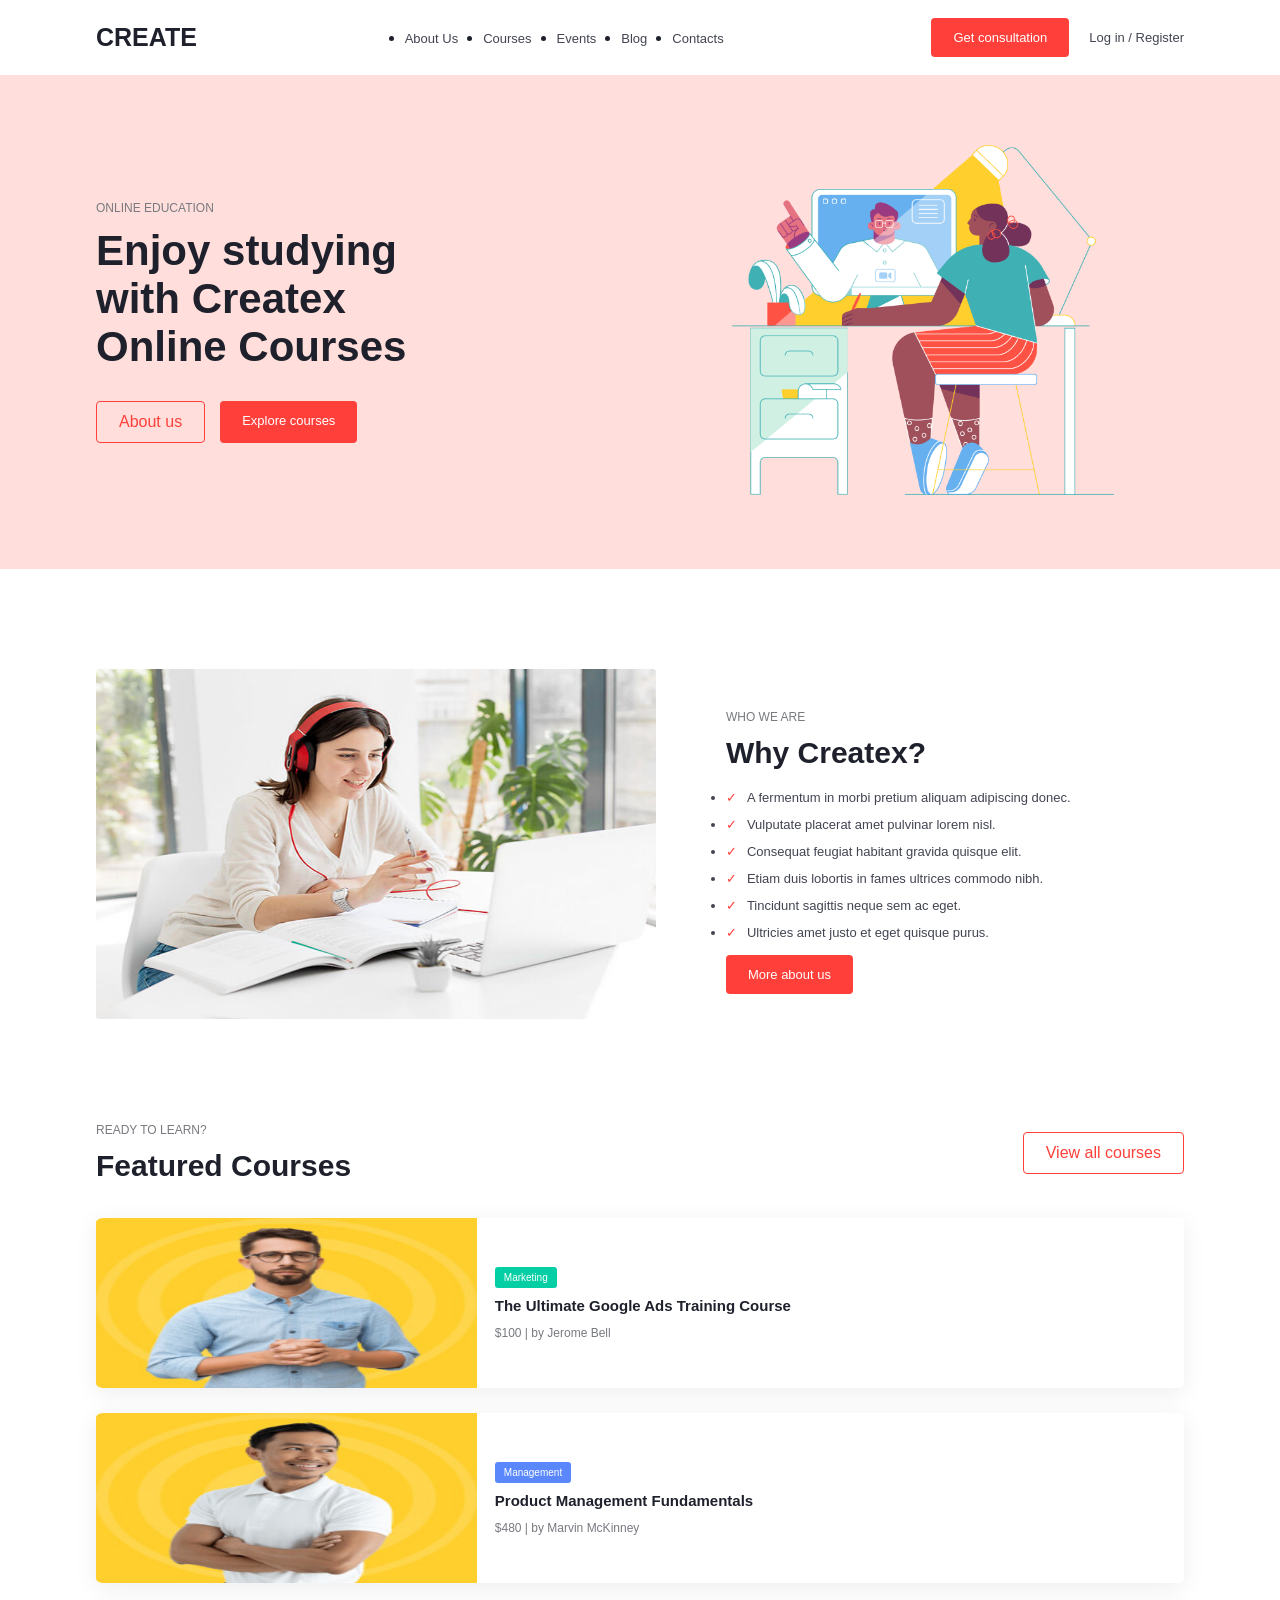
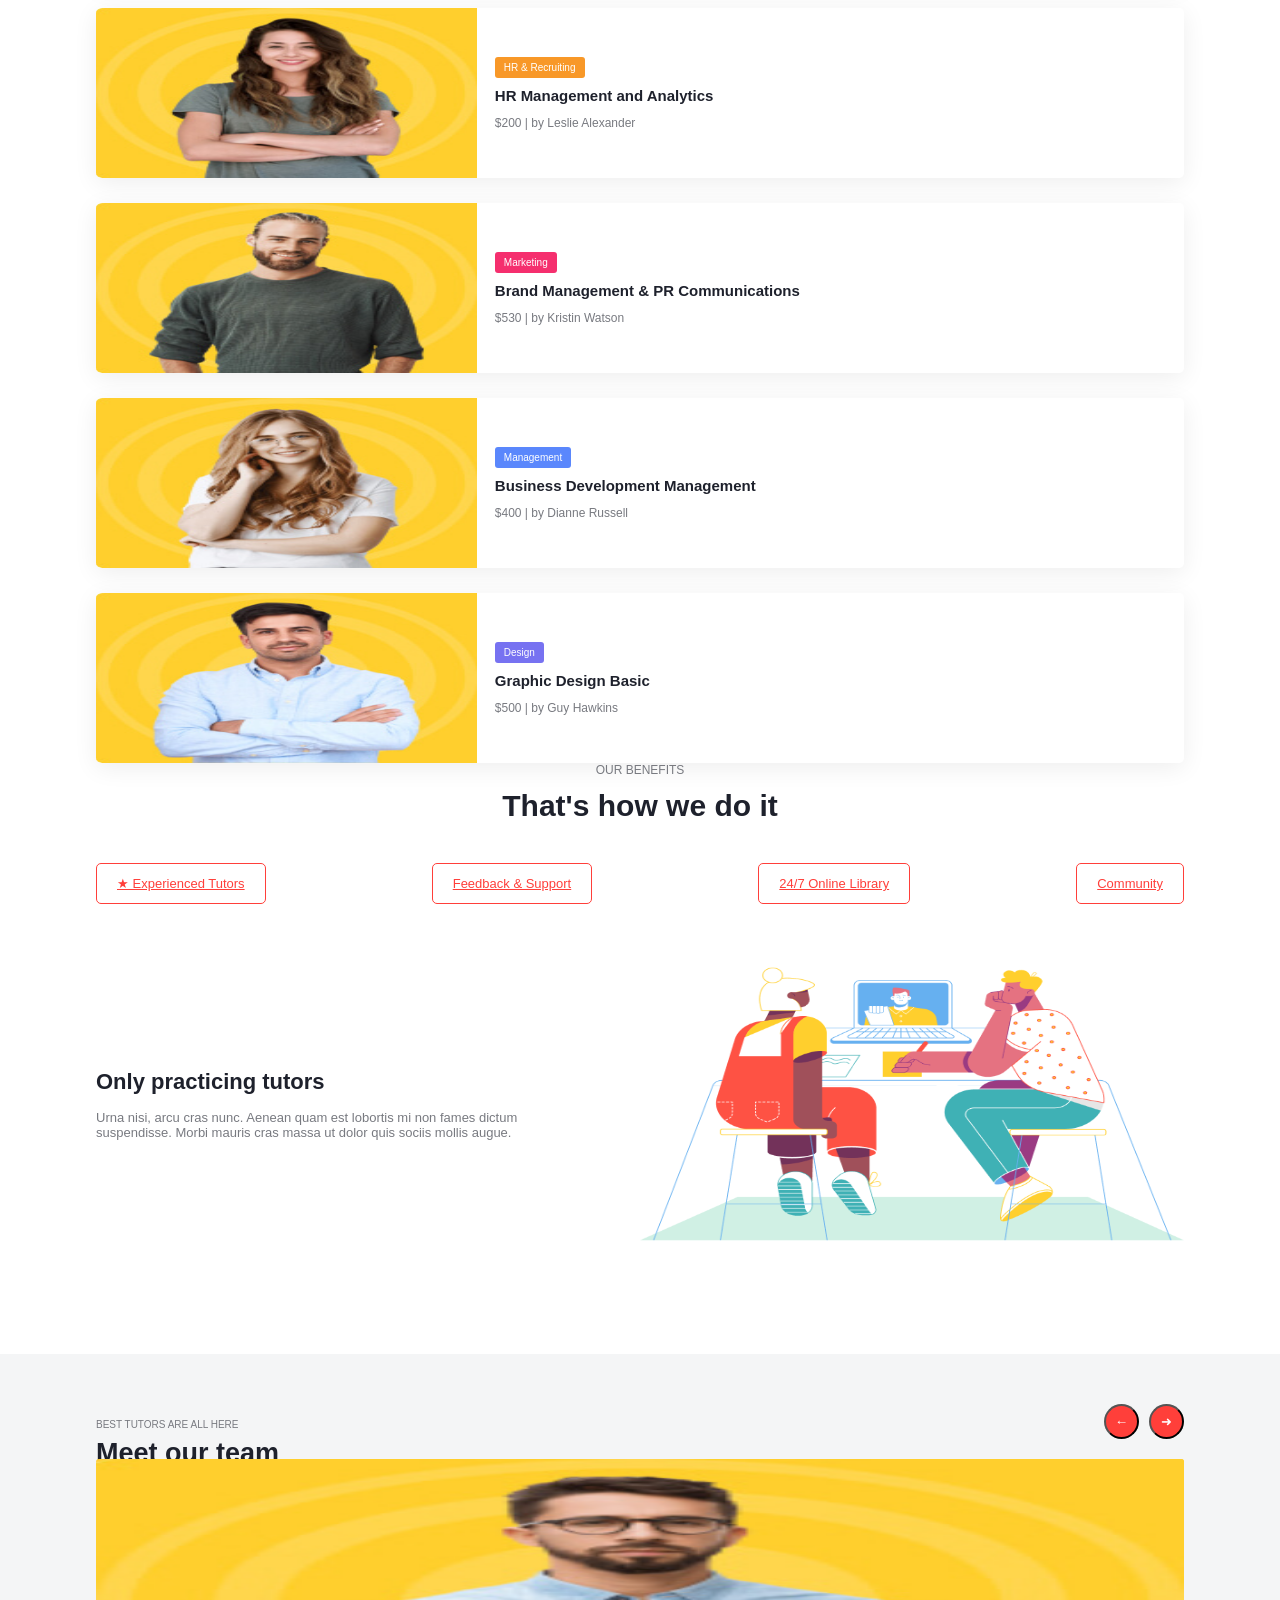
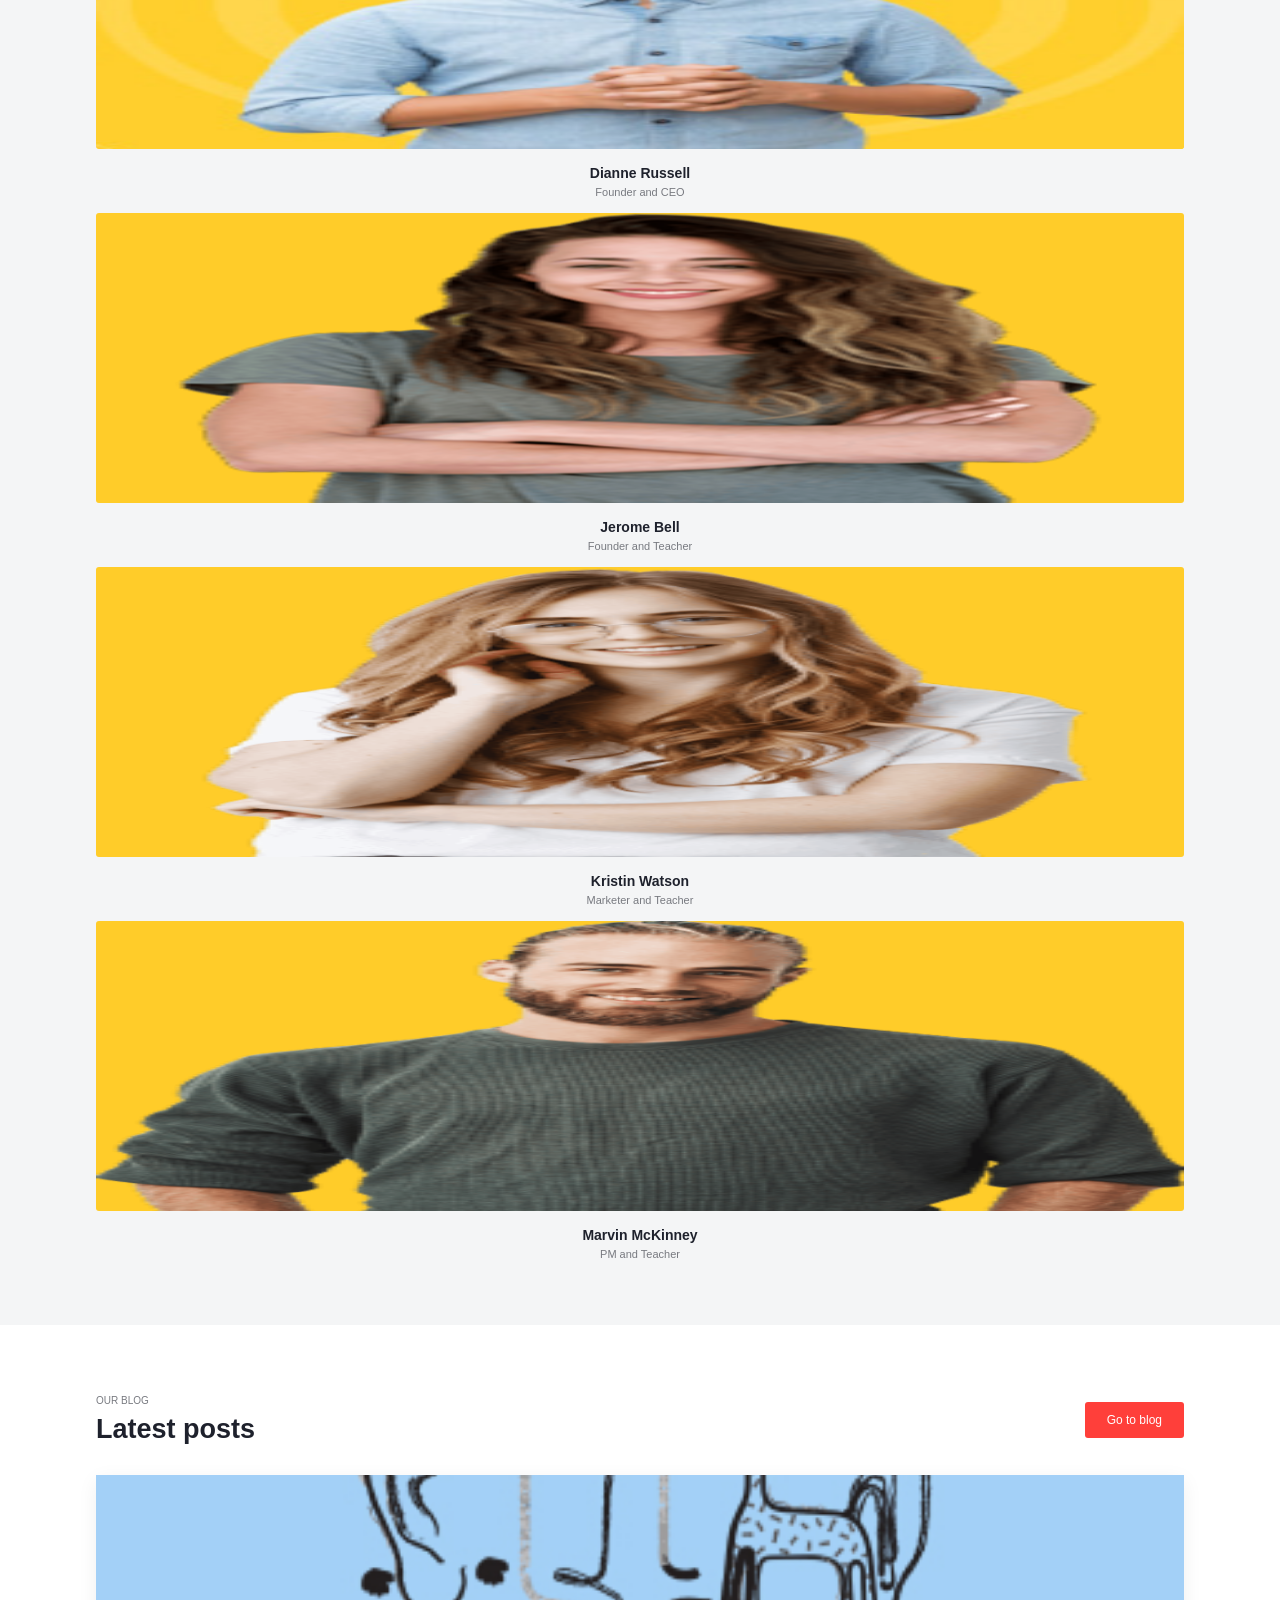
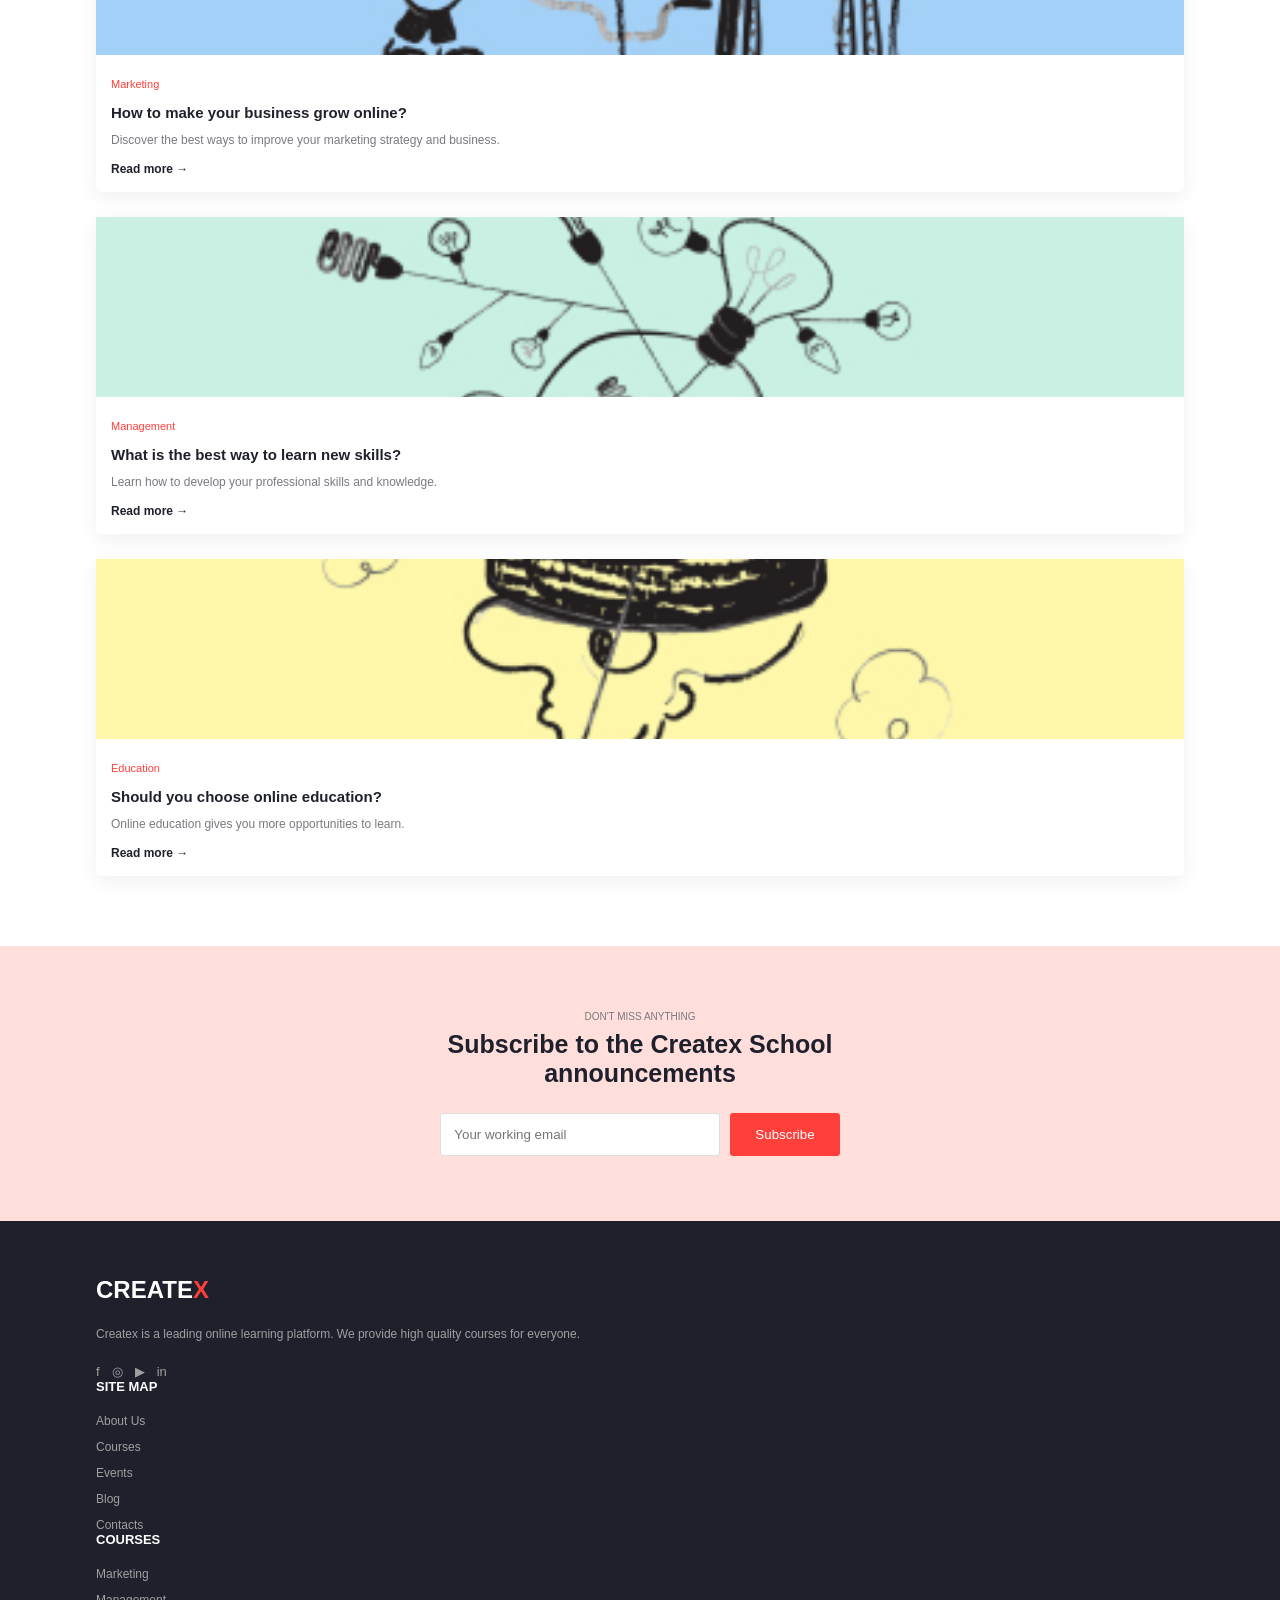
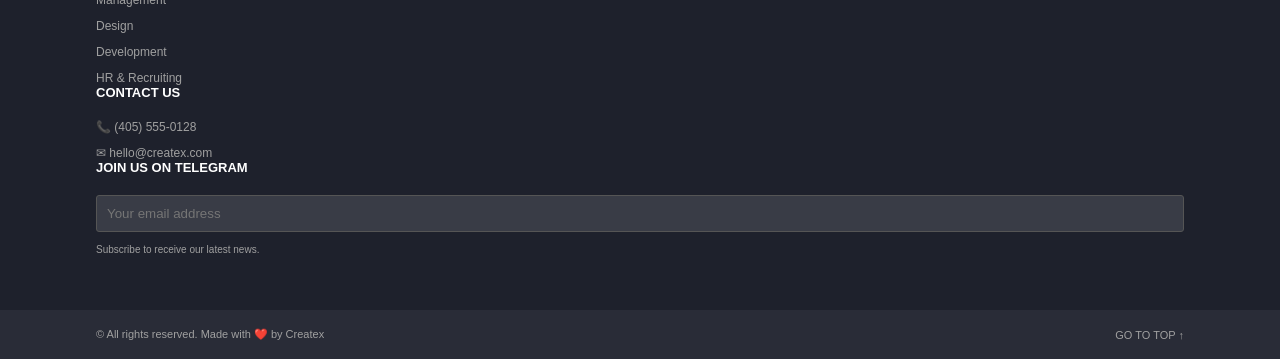
==== index.html @ 8a477f18 "top" ====
<!DOCTYPE html>
<html lang="en">
<head>
    <meta charset="UTF-8">
    <meta name="viewport" content="width=device-width, initial-scale=1.0">
    <title>Createx</title>
   <link rel="stylesheet" href="./stayle.css">
</head>
<body>

<header class="n1">
    <nav class="n2">
        <h2 class="n3">CREATE<span></span></h2>

        <ul class="n4">
            <li><a href="#">About Us</a></li>
            <li><a href="#">Courses</a></li>
            <li><a href="#">Events</a></li>
            <li><a href="#">Blog</a></li>
            <li><a href="#">Contacts</a></li>
        </ul>

        <div class="n5">
            <a href="#" class="n6">Get consultation</a>
            <a href="#" class="n7">Log in / Register</a>
        </div>
    </nav>
</header>

<section class="n8">
    <div class="n9">
        <div class="n10">
            <p class="n11">ONLINE EDUCATION</p>
            <h1 class="n12">Enjoy studying<br>with Createx<br>Online Courses</h1>

            <div class="n13">
                <a href="#" class="n14">About us</a>
                <a href="#" class="n15">Explore courses</a>
            </div>
        </div>

        <div class="n16">
            <img src="./illustration.png" alt="">
        </div>
    </div>
</section>

<section class="n17">
    <div class="n18">
        <img src="./image (28).png" alt="">
    </div>

    <div class="n19">
        <p class="n20">WHO WE ARE</p>
        <h2 class="n21">Why Createx?</h2>

        <ul class="n22">
            <li>A fermentum in morbi pretium aliquam adipiscing donec.</li>
            <li>Vulputate placerat amet pulvinar lorem nisl.</li>
            <li>Consequat feugiat habitant gravida quisque elit.</li>
            <li>Etiam duis lobortis in fames ultrices commodo nibh.</li>
            <li>Tincidunt sagittis neque sem ac eget.</li>
            <li>Ultricies amet justo et eget quisque purus.</li>
        </ul>

        <a href="#" class="n23">More about us</a>
    </div>
</section>

<section class="n24">
    <div class="n25">
        <div>
            <p class="n26">READY TO LEARN?</p>
            <h2 class="n27">Featured Courses</h2>
        </div>
        <a href="#" class="n28">View all courses</a>
    </div>

    <div class="n29">

        <div class="n30">
            <img src="./image.png" alt="">
            <div class="n31">
                <span class="n32">Marketing</span>
                <h3>The Ultimate Google Ads Training Course</h3>
                <p>$100 | by Jerome Bell</p>
            </div>
        </div>

        <div class="n30">
            <img src="./image copy.png" alt="">
            <div class="n31">
                <span class="n33">Management</span>
                <h3>Product Management Fundamentals</h3>
                <p>$480 | by Marvin McKinney</p>
            </div>
        </div>

        <div class="n30">
            <img src="./image copy 2.png" alt="">
            <div class="n31">
                <span class="n34">HR & Recruiting</span>
                <h3>HR Management and Analytics</h3>
                <p>$200 | by Leslie Alexander</p>
            </div>
        </div>

        <div class="n30">
            <img src="./image copy 3.png" alt="">
            <div class="n31">
                <span class="n35">Marketing</span>
                <h3>Brand Management & PR Communications</h3>
                <p>$530 | by Kristin Watson</p>
            </div>
        </div>

        <div class="n30">
            <img src="./image copy 4.png" alt="">
            <div class="n31">
                <span class="n33">Management</span>
                <h3>Business Development Management</h3>
                <p>$400 | by Dianne Russell</p>
            </div>
        </div>

        <div class="n30">
            <img src="./image copy 5.png" alt="">
            <div class="n31">
                <span class="n36">Design</span>
                <h3>Graphic Design Basic</h3>
                <p>$500 | by Guy Hawkins</p>
            </div>
        </div>

    </div>
</section>

<section class="n37">
    <div class="n38">
        <p class="n20">OUR BENEFITS</p>
        <h2 class="n21">That's how we do it</h2>
    </div>

    <div class="n39">
        <a href="#">★ Experienced Tutors</a>
        <a href="#">Feedback & Support</a>
        <a href="#">24/7 Online Library</a>
        <a href="#">Community</a>
    </div>

    <div class="n40">
        <div>
            <h3>Only practicing tutors</h3>
            <p>
                Urna nisi, arcu cras nunc. Aenean quam est
                lobortis mi non fames dictum suspendisse.
                Morbi mauris cras massa ut dolor quis sociis
                mollis augue.
            </p>
        </div>

        <img src="./illustration (1).png" alt="">
    </div>
</section>

<section class="n41">
    <div class="n42">
        <p>BEST TUTORS ARE ALL HERE</p>
        <h2>Meet our team</h2>
    </div>

    <div class="n43">
        <button>←</button>
        <button>➜</button>
    </div>

    <div class="n44">

        <div class="n45">
            <img src="./image.png" alt="">
            <h3>Dianne Russell</h3>
            <p>Founder and CEO</p>
        </div>

        <div class="n45">
            <img src="./image copy 6.png" alt="">
            <h3>Jerome Bell</h3>
            <p>Founder and Teacher</p>
        </div>

        <div class="n45">
            <img src="./image copy 7.png" alt="">
            <h3>Kristin Watson</h3>
            <p>Marketer and Teacher</p>
        </div>

        <div class="n45">
            <img src="./image copy 8.png" alt="">
            <h3>Marvin McKinney</h3>
            <p>PM and Teacher</p>
        </div>

    </div>
</section>

<section class="n46">

    <div class="n47">
        <div>
            <p>OUR BLOG</p>
            <h2>Latest posts</h2>
        </div>

        <a href="#" class="n48">Go to blog</a>
    </div>

    <div class="n49">

        <div class="n50">
            <img src="./image copy 9.png" alt="">

            <div class="n51">
                <span>Marketing</span>
                <h3>How to make your business grow online?</h3>
                <p>Discover the best ways to improve your marketing strategy and business.</p>
                <a href="#">Read more →</a>
            </div>
        </div>

        <div class="n50">
            <img src="./image copy 10.png" alt="">

            <div class="n51">
                <span>Management</span>
                <h3>What is the best way to learn new skills?</h3>
                <p>Learn how to develop your professional skills and knowledge.</p>
                <a href="#">Read more →</a>
            </div>
        </div>

        <div class="n50">
            <img src="./image copy 11.png" alt="">

            <div class="n51">
                <span>Education</span>
                <h3>Should you choose online education?</h3>
                <p>Online education gives you more opportunities to learn.</p>
                <a href="#">Read more →</a>
            </div>
        </div>

    </div>
</section>


<section class="n52">

    <div class="n53">
        <p>DON'T MISS ANYTHING</p>
        <h2>Subscribe to the Createx School<br>announcements</h2>

        <form class="n54">
            <input type="email" placeholder="Your working email" required>
            <button type="submit">Subscribe</button>
        </form>
    </div>

</section>

<footer class="n55">

    <div class="n56">

        <div class="n57">
            <h2>CREATE<span>X</span></h2>
            <p>
                Createx is a leading online learning platform.
                We provide high quality courses for everyone.
            </p>

            <div class="n58">
                <a href="#">f</a>
                <a href="#">◎</a>
                <a href="#">▶</a>
                <a href="#">in</a>
            </div>
        </div>

        <div class="n59">
            <h3>SITE MAP</h3>
            <a href="#">About Us</a>
            <a href="#">Courses</a>
            <a href="#">Events</a>
            <a href="#">Blog</a>
            <a href="#">Contacts</a>
        </div>

        <div class="n60">
            <h3>COURSES</h3>
            <a href="#">Marketing</a>
            <a href="#">Management</a>
            <a href="#">Design</a>
            <a href="#">Development</a>
            <a href="#">HR & Recruiting</a>
        </div>

        <div class="n61">
            <h3>CONTACT US</h3>
            <p>📞 (405) 555-0128</p>
            <p>✉ hello@createx.com</p>
        </div>

        <div class="n62">
            <h3>JOIN US ON TELEGRAM</h3>
            <input type="email" placeholder="Your email address">
            <p>Subscribe to receive our latest news.</p>
        </div>

    </div>

    <div class="n63">
        <p>© All rights reserved. Made with ❤️ by Createx</p>
        <a href="#">GO TO TOP ↑</a>
    </div>

</footer>
</body>
</html>
---- stayle.css ----
* {
    margin: 0;
    padding: 0;
    box-sizing: border-box;
}

body {
    font-family: Arial, sans-serif;
    color: #1e212c;
}

.n1 {
    width: 100%;
}

.n2 {
    width: 85%;
    height: 75px;
    margin: auto;
    display: flex;
    align-items: center;
    justify-content: space-between;
}

.n3 {
    font-size: 25px;
}

.n3 span {
    color: #ff3f3a;
}

.n4 {
    display: flex;
    gap: 25px;
}

.n4 a {
    text-decoration: none;
    color: #424551;
    font-size: 13px;
}

.n5 {
    display: flex;
    align-items: center;
    gap: 20px;
}

.n6, .n15, .n23 {
    background: #ff3f3a;
    color: white;
    padding: 12px 22px;
    text-decoration: none;
    border-radius: 4px;
    font-size: 13px;
}

.n7 {
    color: #424551;
    text-decoration: none;
    font-size: 13px;
}

.n8 {
    background: #ffdedb;
    padding: 70px 0;
}

.n9 {
    width: 85%;
    margin: auto;
    display: flex;
    align-items: center;
    justify-content: space-between;
}

.n10 {
    width: 50%;
}

.n11, .n20, .n26 {
    font-size: 12px;
    color: #787a80;
    margin-bottom: 12px;
}

.n12 {
    font-size: 42px;
    margin-bottom: 30px;
}

.n13 {
    display: flex;
    gap: 15px;
}

.n14, .n28 {
    border: 1px solid #ff3f3a;
    color: #ff3f3a;
    padding: 11px 22px;
    text-decoration: none;
    border-radius: 4px;
}

.n16 {
    width: 48%;
}

.n16 img {
    width: 100%;
    height: 350px;
    object-fit: contain;
}

.n17 {
    width: 85%;
    margin: 100px auto;
    display: flex;
    align-items: center;
    gap: 70px;
}

.n18 {
    width: 55%;
}

.n18 img {
    width: 100%;
    height: 350px;
}

.n19 {
    width: 45%;
}

.n21 {
    font-size: 30px;
    margin-bottom: 20px;
}

.n22 {
    margin-bottom: 25px;
}

.n22 li {
    font-size: 13px;
    color: #424551;
    margin-bottom: 12px;
}

.n22 li::before {
    content: "✓";
    color: #ff3f3a;
    margin-right: 10px;
}

.n24 {
    width: 85%;
    margin: auto;
}

.n25 {
    display: flex;
    justify-content: space-between;
    align-items: center;
    margin-bottom: 35px;
}

.n27 {
    font-size: 30px;
}

.n29 {
    display: grid;
   
    gap: 25px;
}

.n30 {
    display: flex;
    align-items: center;
    box-shadow: 0 5px 25px #00000012;
    border-radius: 5px;
    overflow: hidden;
}

.n30 img {
    width: 35%;
    height: 170px;
}

.n31 {
    padding: 18px;
}

.n31 h3 {
    font-size: 15px;
    margin: 12px 0;
}

.n31 p {
    font-size: 12px;
    color: #787a80;
}

.n32, .n33, .n34, .n35, .n36 {
    color: white;
    padding: 5px 9px;
    font-size: 10px;
    border-radius: 3px;
}

.n32 {
    background: #03cea4;
}

.n33 {
    background: #5a87fc;
}

.n34 {
    background: #f89828;
}

.n35 {
    background: #f52f6e;
}

.n36 {
    background: #7772f1;
}

.n37 {
    width: 85%;
    margin: auto;
    padding-bottom: 100px;
}

.n38 {
    text-align: center;
    margin-bottom: 40px;
}

.n39 {
    display: flex;
    justify-content: space-between;
    gap: 15px;
    margin-bottom: 50px;
}

.n39 a {
    color: #787a80;
    padding: 12px 20px;
    border: 1px solid #eee;
    border-radius: 5px;
    font-size: 13px;
}

.n39 a   {
    color: #ff3f3a;
    border-color: #ff3f3a;
}

.n40 {
    display: flex;
    align-items: center;
    justify-content: space-between;
    gap: 50px;
}

.n40 div {
    width: 45%;
}

.n40 h3 {
    font-size: 22px;
    margin-bottom: 15px;
}

.n40 p {
    font-size: 13px;
    color: #787a80;
}

.n40 img {
    width: 50%;
    height: 300px;
}
.n41 {
    background: #f4f5f6;
    padding: 65px 0;
}

.n42 {
    width: 85%;
    margin: auto
}

.n42 p,.n47 p,.n53 p {
    font-size: 10px;
    color: #787a80;
    margin-bottom: 8px;
}

.n42 h2,
.n47 h2 {
    font-size: 27px;
}

.n43 {
    width: 85%;
    margin: auto;
    display: flex;
    justify-content: flex-end;
    gap: 10px;
    margin-top: -65px;
    margin-bottom: 20px;
}

.n43 button {
    width: 35px;
    height: 35px;
    border-radius: 50%;
    background: #ff3f3a;
    color: white;
}

.n44 {
    width: 85%;
    margin: auto;
    display: grid;
    gap: 15px;
}

.n45 {
    text-align: center;
}

.n45 img {
    width: 100%;
    height: 290px;
    background: #ffcc29;
    border-radius: 3px;
}

.n45 h3 {
    font-size: 14px;
    margin-top: 12px;
}

.n45 p {
    font-size: 11px;
    color: #787a80;
    margin-top: 5px;
}
.n46 {
    width: 85%;
    margin: 70px auto;
}

.n47 {
    display: flex;
    align-items: center;
    justify-content: space-between;
    margin-bottom: 30px;
}

.n48 {
    background: #ff3f3a;
    color: white;
    text-decoration: none;
    padding: 11px 22px;
    border-radius: 3px;
    font-size: 12px;
}

.n49 {
    display: grid;
    gap: 25px;
}

.n50 {
    box-shadow: 0 5px 20px #00000010;
    border-radius: 5px;
}


.n50 img {
    width: 100%;
    height: 180px;
    object-fit: cover;
}

.n51 {
    padding: 15px;
}

.n51 span {
    color: #ff3f3a;
    font-size: 11px;
}

.n51 h3 {
    font-size: 15px;
    margin: 12px 0;
}

.n51 p {
    color: #787a80;
    font-size: 12px;
}

.n51 a {
    display: inline-block;
    color: #1e212c;
    text-decoration: none;
    font-size: 12px;
    font-weight: bold;
    margin-top: 15px;
}

.n52 {
    background: #ffdedb;
    padding: 65px 0;
    text-align: center;
}

.n53 h2 {
    font-size: 25px;
    margin-bottom: 25px;
}

.n54 {
    display: flex;
    justify-content: center;
    gap: 10px;
}

.n54 input {
    width: 280px;
    padding: 13px;
    border: 1px solid #ddd;
    outline: none;
    border-radius: 3px;
}

.n54 button {
    background: #ff3f3a;
    color: white;
    border: none;
    padding: 13px 25px;
    border-radius: 3px;
}   
.n55 {
    background: #1e212c;
    color: white;
}

.n56 {
    width: 85%;
    margin: auto;
    padding: 55px 0;
    gap: 30px;
}

.n57 h2 {
    font-size: 24px;
    margin-bottom: 20px;
}

.n57 h2 span {
    color: #ff3f3a;
}

.n57 p {
    color: #a0a0a0;
    font-size: 12px;
    line-height: 1.7;
}

.n58 {
    display: flex;
    gap: 12px;
    margin-top: 20px;
}

.n58 a {
    color: #a0a0a0;
    text-decoration: none;
    font-size: 13px;
}

.n59, .n60, .n61, .n62 {
    display: flex;
    flex-direction: column;
    gap: 12px;
}

.n59 h3,.n60 h3,.n61 h3,.n62 h3 {
    font-size: 13px;
    margin-bottom: 8px;
}

.n59 a,.n60 a {
    color: #a0a0a0;
    text-decoration: none;
    font-size: 12px;
}

.n61 p {
    color: #a0a0a0;
    font-size: 12px;
}

.n62 input {
    width: 100%;
    padding: 10px;
    background: #393c46;
    border: 1px solid #555;
    color: white;
    border-radius: 3px;
}

.n62 p {
    color: #a0a0a0;
    font-size: 10px;
}

.n63 {
    background: #292c37;
    padding: 18px 7.5%;
    display: flex;
    justify-content: space-between;
    align-items: center;
}

.n63 p {
    font-size: 11px;
    color: #a0a0a0;
}

.n63 a {
    color: #a0a0a0;
    font-size: 11px;
    text-decoration: none;
}
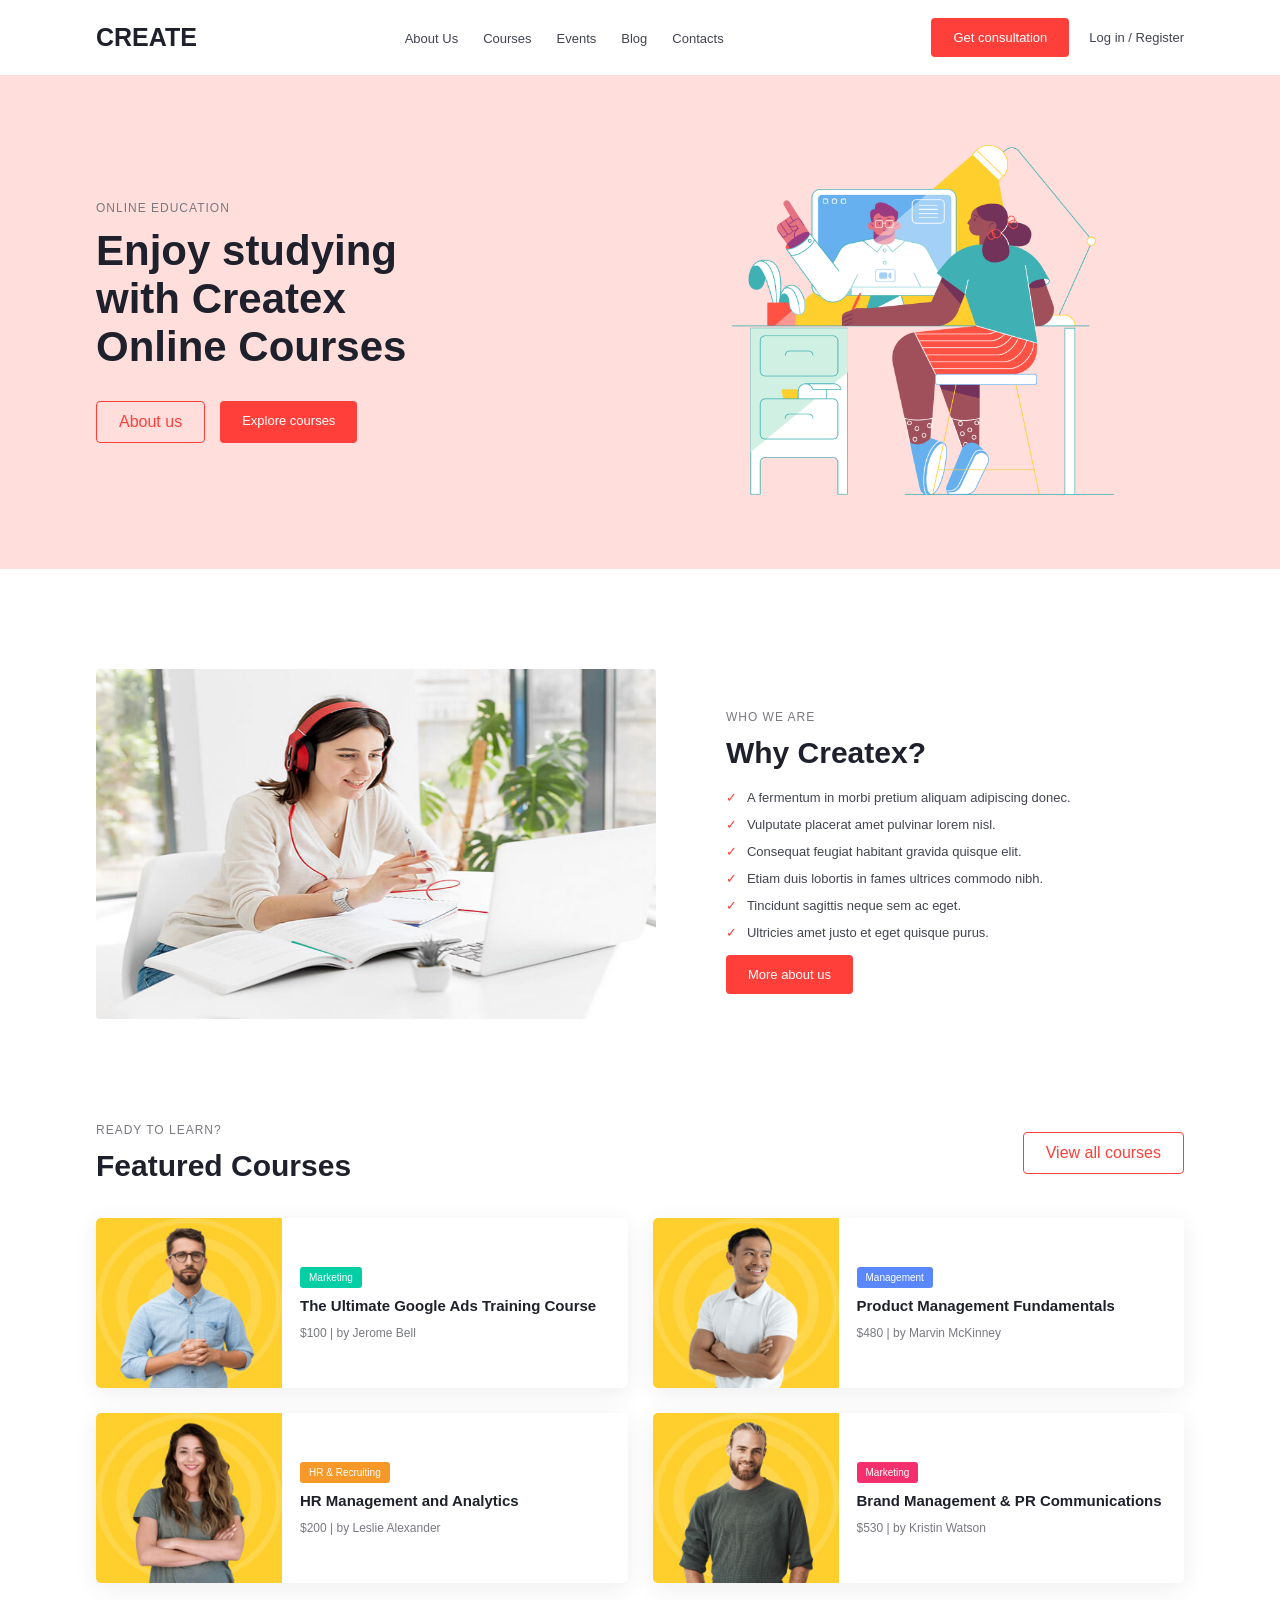
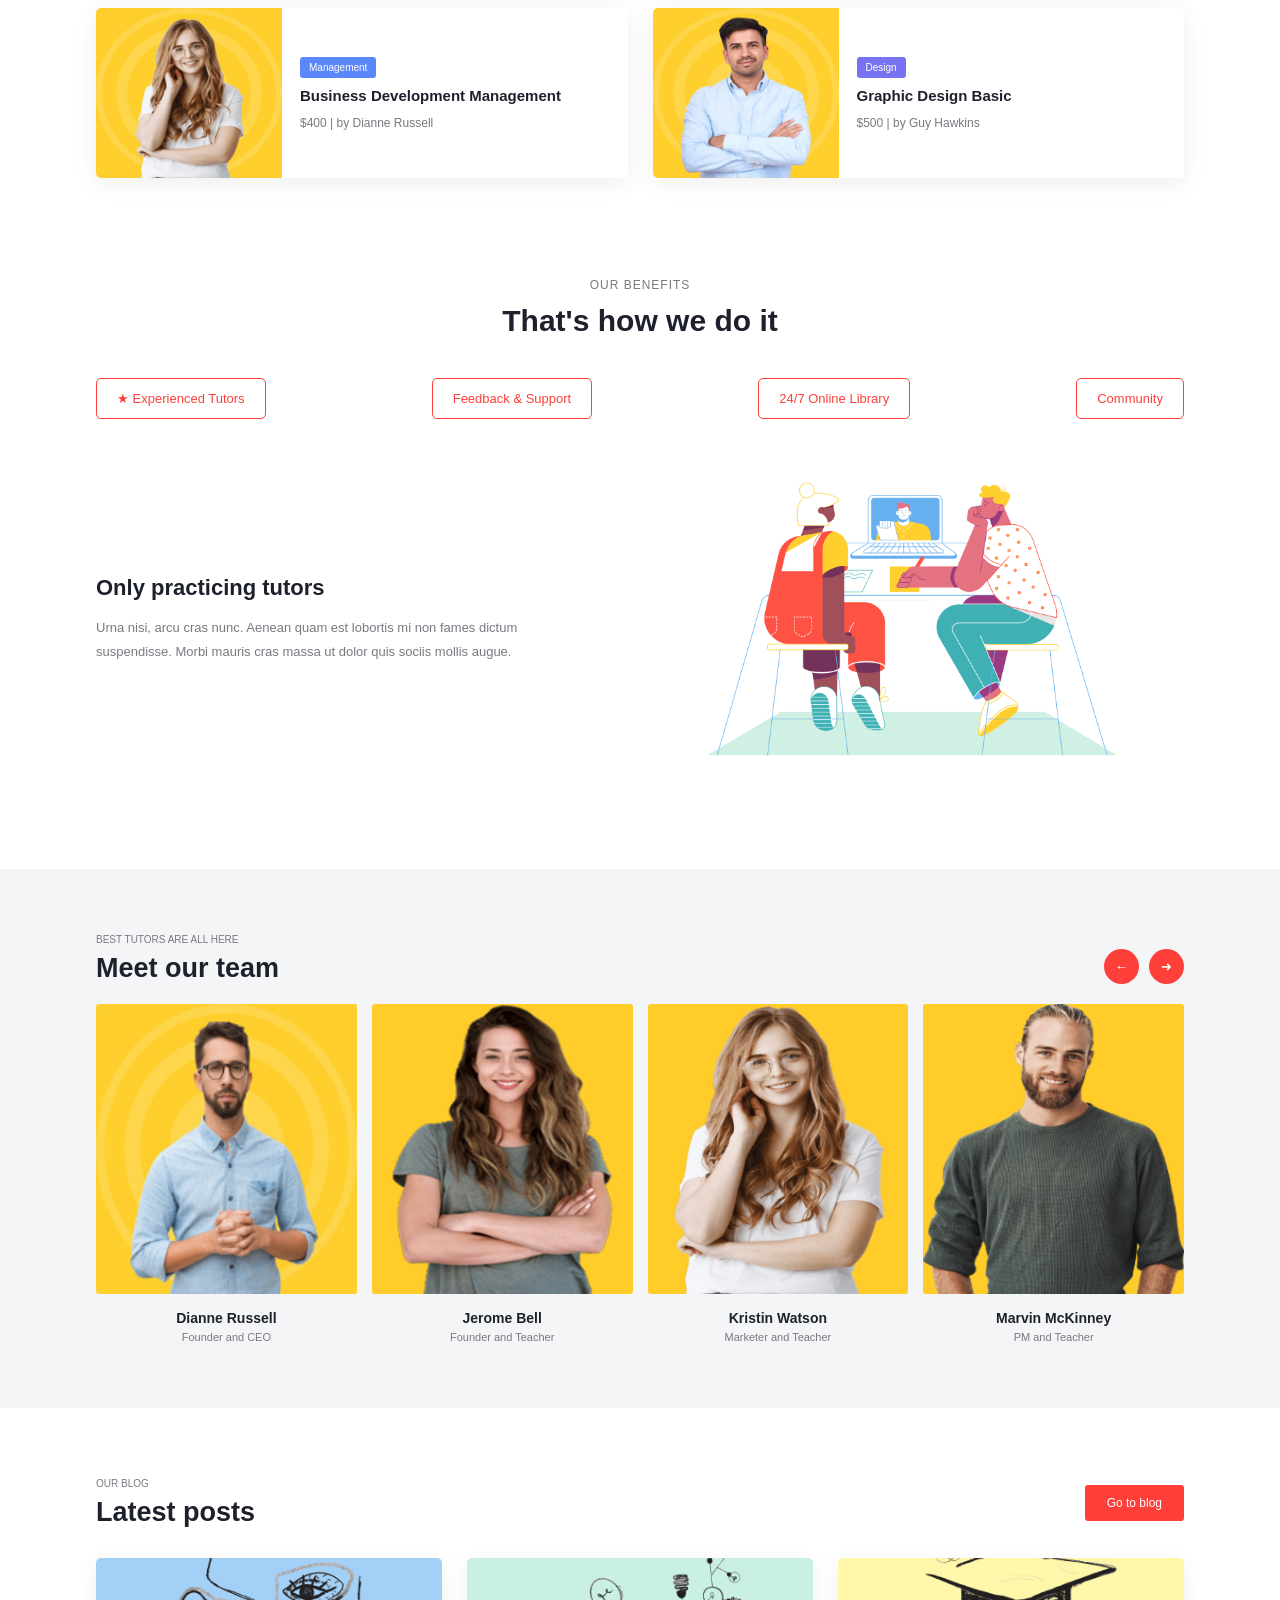
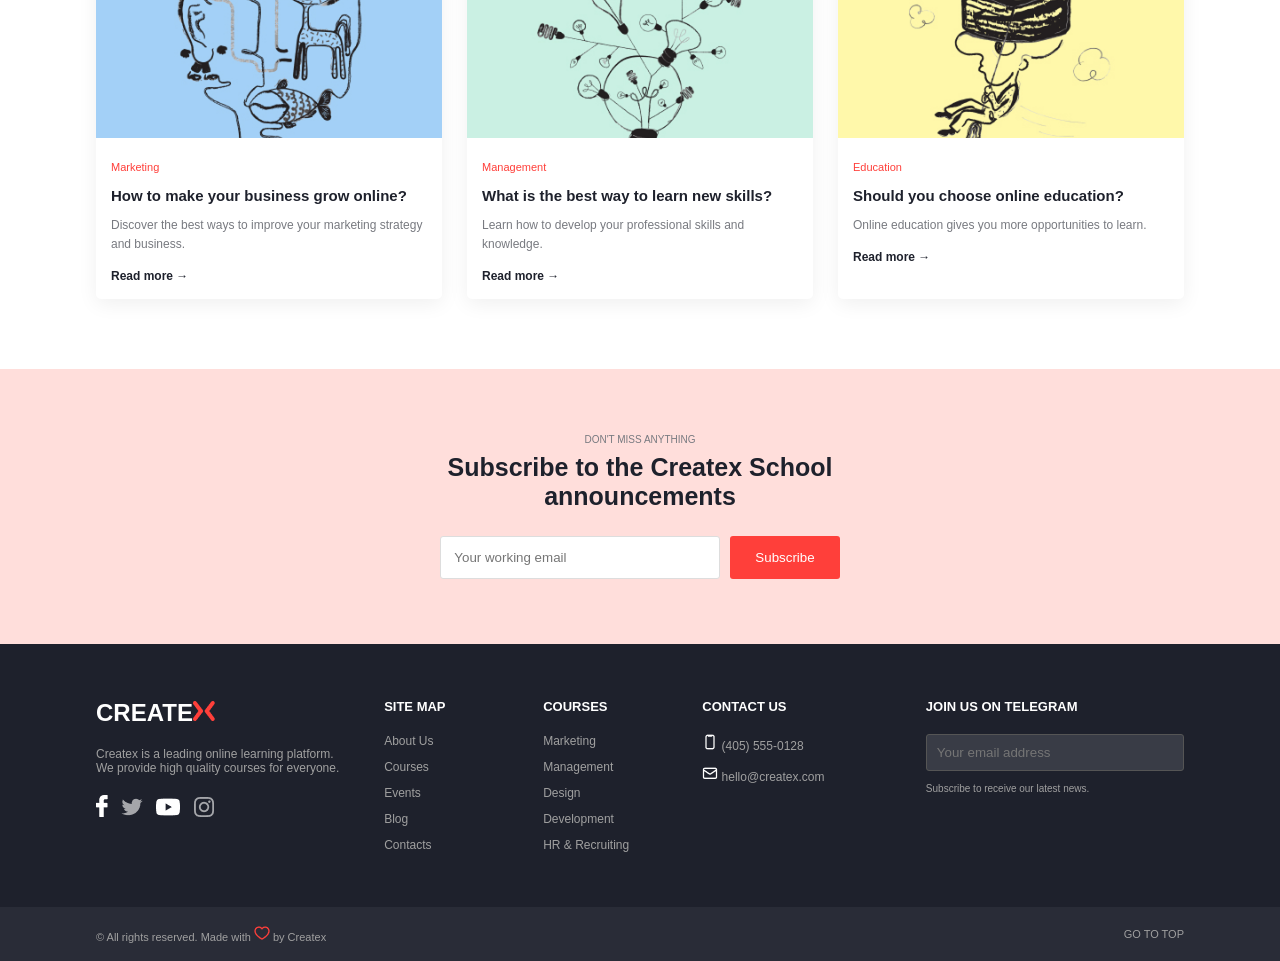
==== commit 4091f429: "names" ====
--- a/index.html
+++ b/index.html
@@ -4,7 +4,7 @@
 <head>
     <meta charset="UTF-8">
     <meta name="viewport" content="width=device-width, initial-scale=1.0">
-    <title>Createx</title>
+    <title>git </title>
    <link rel="stylesheet" href="./stayle.css">
 </head>
 <body>
@@ -273,17 +273,17 @@
     <div class="n56">
 
         <div class="n57">
-            <h2>CREATE<span>X</span></h2>
+            <h2>CREATE<span><img src="./Vector (11).png" alt=""></span></h2>
             <p>
                 Createx is a leading online learning platform.
                 We provide high quality courses for everyone.
             </p>
 
             <div class="n58">
-                <a href="#">f</a>
-                <a href="#">◎</a>
-                <a href="#">▶</a>
-                <a href="#">in</a>
+                <a href="#"><img src="./Vector (12).png" alt=""></a>
+                <a href="#"><img src="./Twitter.png" alt=""></a>
+                <a href="#"><img src="./YouTube.png" alt=""></a>
+                <a href="#"><img src="./Instagram.png" alt=""></a>
             </div>
         </div>
 
@@ -307,8 +307,8 @@
 
         <div class="n61">
             <h3>CONTACT US</h3>
-            <p>📞 (405) 555-0128</p>
-            <p>✉ hello@createx.com</p>
+            <p><img src="./iPhone.png" alt=""> (405) 555-0128</p>
+            <p><img src="./Mail.png" alt=""> hello@createx.com</p>
         </div>
 
         <div class="n62">
@@ -320,8 +320,8 @@
     </div>
 
     <div class="n63">
-        <p>© All rights reserved. Made with ❤️ by Createx</p>
-        <a href="#">GO TO TOP ↑</a>
+        <p>© All rights reserved. Made with <img src="./Heart.png" alt=""> by Createx</p>
+        <a href="#">GO TO TOP </a>
     </div>
 
 </footer>
--- a/stayle.css
+++ b/stayle.css
@@ -24,6 +24,7 @@
 
 .n3 {
     font-size: 25px;
+    font-weight: 800;
 }
 
 .n3 span {
@@ -33,6 +34,7 @@
 .n4 {
     display: flex;
     gap: 25px;
+    list-style: none;
 }
 
 .n4 a {
@@ -83,6 +85,7 @@
     font-size: 12px;
     color: #787a80;
     margin-bottom: 12px;
+    letter-spacing: 1px;
 }
 
 .n12 {
@@ -140,6 +143,7 @@
 }
 
 .n22 {
+    list-style: none;
     margin-bottom: 25px;
 }
 
@@ -158,6 +162,7 @@
 .n24 {
     width: 85%;
     margin: auto;
+    padding-bottom: 100px;
 }
 
 .n25 {
@@ -173,7 +178,7 @@
 
 .n29 {
     display: grid;
-   
+    grid-template-columns: repeat(2, 1fr);
     gap: 25px;
 }
 
@@ -250,6 +255,7 @@
 }
 
 .n39 a {
+    text-decoration: none;
     color: #787a80;
     padding: 12px 20px;
     border: 1px solid #eee;
@@ -257,7 +263,7 @@
     font-size: 13px;
 }
 
-.n39 a   {
+.n39 a {
     color: #ff3f3a;
     border-color: #ff3f3a;
 }
@@ -280,12 +286,14 @@
 
 .n40 p {
     font-size: 13px;
+    line-height: 1.8;
     color: #787a80;
 }
 
 .n40 img {
     width: 50%;
     height: 300px;
+    object-fit: contain;
 }
 .n41 {
     background: #f4f5f6;
@@ -294,7 +302,8 @@
 
 .n42 {
     width: 85%;
-    margin: auto
+    margin: auto;
+    margin-bottom: 30px;
 }
 
 .n42 p,.n47 p,.n53 p {
@@ -303,11 +312,9 @@
     margin-bottom: 8px;
 }
 
-.n42 h2,
-.n47 h2 {
+.n42 h2,.n47 h2 {
     font-size: 27px;
 }
-
 .n43 {
     width: 85%;
     margin: auto;
@@ -321,15 +328,18 @@
 .n43 button {
     width: 35px;
     height: 35px;
+    border: none;
     border-radius: 50%;
     background: #ff3f3a;
     color: white;
+    cursor: pointer;
 }
 
 .n44 {
     width: 85%;
     margin: auto;
     display: grid;
+    grid-template-columns: repeat(4, 1fr);
     gap: 15px;
 }
 
@@ -377,14 +387,20 @@
 
 .n49 {
     display: grid;
+    grid-template-columns: repeat(3, 1fr);
     gap: 25px;
 }
 
 .n50 {
     box-shadow: 0 5px 20px #00000010;
     border-radius: 5px;
-}
-
+    overflow: hidden;
+    transition: 0.3s;
+}
+
+.n50:hover {
+    transform: translateY(-5px);
+}
 
 .n50 img {
     width: 100%;
@@ -409,6 +425,7 @@
 .n51 p {
     color: #787a80;
     font-size: 12px;
+    line-height: 1.6;
 }
 
 .n51 a {
@@ -451,7 +468,8 @@
     border: none;
     padding: 13px 25px;
     border-radius: 3px;
-}   
+    cursor: pointer;
+}
 .n55 {
     background: #1e212c;
     color: white;
@@ -461,6 +479,8 @@
     width: 85%;
     margin: auto;
     padding: 55px 0;
+    display: grid;
+    grid-template-columns: 2fr 1fr 1fr 1.5fr 2fr;
     gap: 30px;
 }
 
@@ -476,7 +496,6 @@
 .n57 p {
     color: #a0a0a0;
     font-size: 12px;
-    line-height: 1.7;
 }
 
 .n58 {
@@ -497,12 +516,16 @@
     gap: 12px;
 }
 
-.n59 h3,.n60 h3,.n61 h3,.n62 h3 {
+.n59 h3,
+.n60 h3,
+.n61 h3,
+.n62 h3 {
     font-size: 13px;
     margin-bottom: 8px;
 }
 
-.n59 a,.n60 a {
+.n59 a,
+.n60 a {
     color: #a0a0a0;
     text-decoration: none;
     font-size: 12px;
@@ -519,6 +542,7 @@
     background: #393c46;
     border: 1px solid #555;
     color: white;
+    outline: none;
     border-radius: 3px;
 }
 
